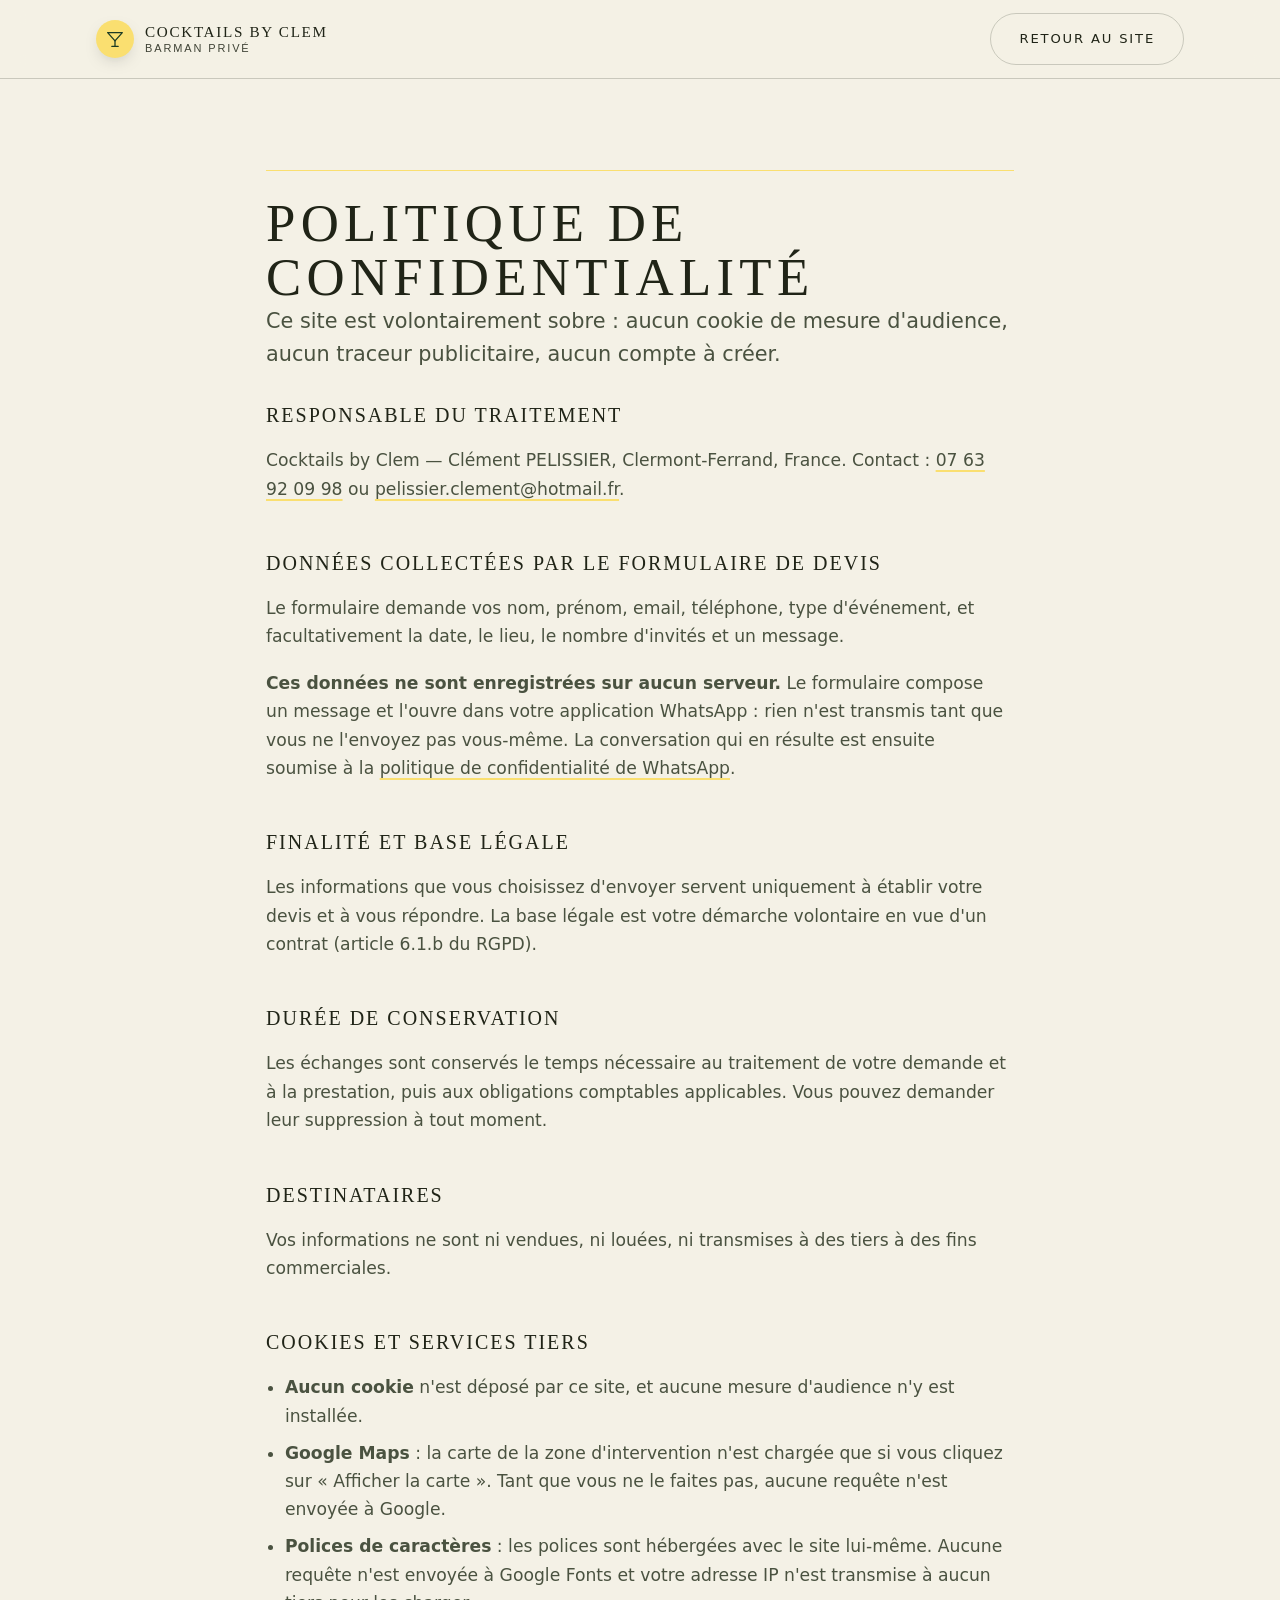
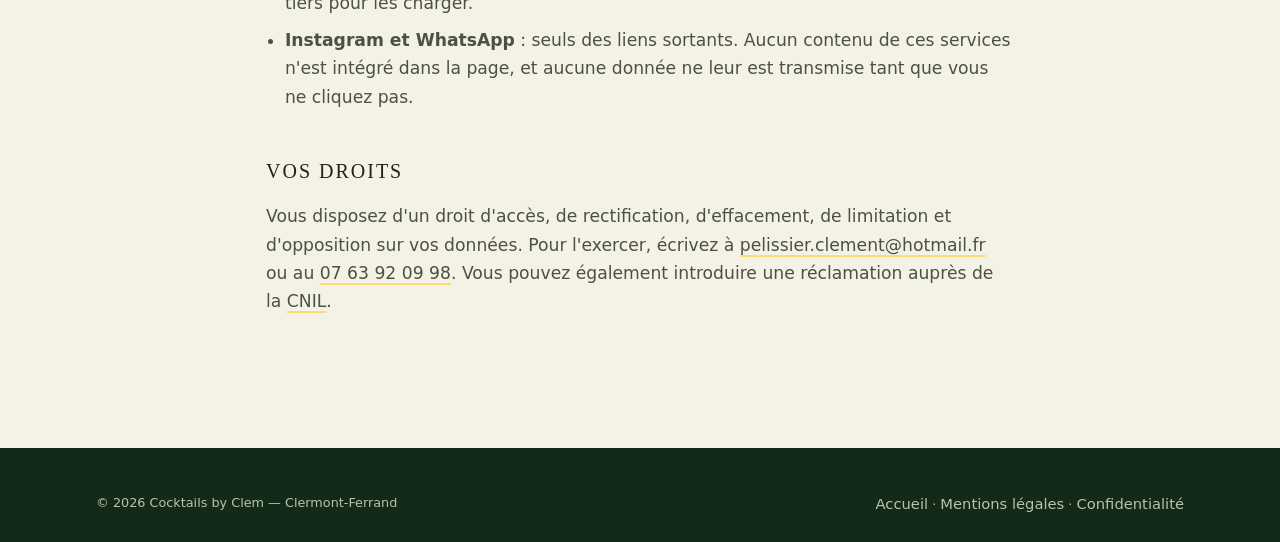
==== confidentialite.html @ 0cad7d97 "Add files via upload" ====
<!DOCTYPE html>
<html lang="fr">
<head>
<meta charset="utf-8">
<meta name="viewport" content="width=device-width,initial-scale=1,viewport-fit=cover">
<title>Politique de confidentialité | Cocktails by Clem</title>
<meta name="description" content="Comment le site Cocktails by Clem traite les données transmises via le formulaire de devis.">
<meta name="robots" content="noindex,follow">
<meta name="theme-color" content="#1B3B24">
<link rel="icon" href="favicon.svg" type="image/svg+xml">
<link rel="preload" href="assets/fonts/cormorant-garamond-300-latin.woff2" as="font" type="font/woff2" crossorigin>
<link rel="preload" href="assets/fonts/dm-sans-400-latin.woff2" as="font" type="font/woff2" crossorigin>
<link rel="stylesheet" href="assets/fonts.css">
<link rel="stylesheet" href="styles.css">
<style>
  .legal{padding-block:clamp(120px,15vw,170px) var(--sect);}
  .legal h2{font-family:'Cormorant Garamond',Georgia,serif;text-transform:uppercase;
    font-size:1.25rem;letter-spacing:.1em;font-weight:400;margin:2.2em 0 .7em;}
  .legal h2:first-of-type{margin-top:1.4em;}
  .legal p,.legal li{color:var(--ink-2);max-width:68ch;}
  .legal ul{padding-left:1.1em;display:grid;gap:.5em;margin:0 0 1em;}
  .todo{background:rgba(250,223,112,.34);border-left:1px solid var(--sun);
    padding:14px 18px;border-radius:var(--radius-sm);margin:0 0 1em;}
  .todo strong{color:var(--ink);}
</style>
</head>
<body>
<a class="skip" href="#contenu">Aller au contenu</a>
<header class="hdr is-stuck">
  <div class="hdr__bar">
    <a class="brand" href="index.html" aria-label="Cocktails by Clem, accueil">
      <span class="brand__mark"><svg class="ico" viewBox="0 0 24 24" fill="none" stroke="currentColor" stroke-width="1.5" stroke-linecap="round" stroke-linejoin="round" aria-hidden="true"><path d="M4 5h16l-8 9-8-9Z"/><path d="M12 14v6"/><path d="M8.5 20h7"/></svg></span>
      <span class="brand__txt"><b>Cocktails by Clem</b><span>Barman priv&eacute;</span></span>
    </a>
    <a class="btn btn-ghost" href="index.html">Retour au site</a>
  </div>
</header>
<main id="contenu" class="legal">
  <div class="wrap wrap-narrow">
    <hr class="rule" style="transform:scaleX(1)">
    <h1 class="d2">Politique de confidentialité</h1>
    <p class="lead">Ce site est volontairement sobre&nbsp;: aucun cookie de mesure d'audience,
      aucun traceur publicitaire, aucun compte à créer.</p>

    <h2>Responsable du traitement</h2>
    <p>Cocktails by Clem — Clément PELISSIER, Clermont-Ferrand, France.
      Contact&nbsp;: <a href="tel:+33763920998" class="num">07 63 92 09 98</a> ou
      <a href="mailto:pelissier.clement@hotmail.fr">pelissier.clement@hotmail.fr</a>.</p>

    <h2>Données collectées par le formulaire de devis</h2>
    <p>Le formulaire demande vos nom, prénom, email, téléphone, type d'événement, et
      facultativement la date, le lieu, le nombre d'invités et un message.</p>
    <p><strong>Ces données ne sont enregistrées sur aucun serveur.</strong> Le formulaire compose
      un message et l'ouvre dans votre application WhatsApp&nbsp;: rien n'est transmis tant que vous
      ne l'envoyez pas vous-même. La conversation qui en résulte est ensuite soumise à la
      <a href="https://www.whatsapp.com/legal/privacy-policy-eur" target="_blank" rel="noopener">politique
      de confidentialité de WhatsApp</a>.</p>

    <h2>Finalité et base légale</h2>
    <p>Les informations que vous choisissez d'envoyer servent uniquement à établir votre devis et à
      vous répondre. La base légale est votre démarche volontaire en vue d'un contrat
      (article 6.1.b du RGPD).</p>

    <h2>Durée de conservation</h2>
    <p>Les échanges sont conservés le temps nécessaire au traitement de votre demande et à la
      prestation, puis aux obligations comptables applicables. Vous pouvez demander leur
      suppression à tout moment.</p>

    <h2>Destinataires</h2>
    <p>Vos informations ne sont ni vendues, ni louées, ni transmises à des tiers à des fins
      commerciales.</p>

    <h2>Cookies et services tiers</h2>
    <ul>
      <li><strong>Aucun cookie</strong> n'est déposé par ce site, et aucune mesure d'audience n'y est installée.</li>
      <li><strong>Google Maps</strong>&nbsp;: la carte de la zone d'intervention n'est chargée que si vous
        cliquez sur « Afficher la carte ». Tant que vous ne le faites pas, aucune requête n'est
        envoyée à Google.</li>
      <li><strong>Polices de caractères</strong> : les polices sont hébergées avec le site lui-même.
        Aucune requête n'est envoyée à Google Fonts et votre adresse IP n'est transmise à aucun tiers
        pour les charger.</li>
      <li><strong>Instagram et WhatsApp</strong>&nbsp;: seuls des liens sortants. Aucun contenu de ces
        services n'est intégré dans la page, et aucune donnée ne leur est transmise tant que vous
        ne cliquez pas.</li>
    </ul>

    <h2>Vos droits</h2>
    <p>Vous disposez d'un droit d'accès, de rectification, d'effacement, de limitation et
      d'opposition sur vos données. Pour l'exercer, écrivez à
      <a href="mailto:pelissier.clement@hotmail.fr">pelissier.clement@hotmail.fr</a> ou au
      <a href="tel:+33763920998" class="num">07 63 92 09 98</a>. Vous pouvez également introduire une
      réclamation auprès de la <a href="https://www.cnil.fr" target="_blank" rel="noopener">CNIL</a>.</p>
  </div>
</main>
<footer class="ftr on-dark" style="padding-block:44px 26px">
  <div class="wrap">
    <div class="ftr__btm" style="margin-top:0;border-top:0;padding-top:0">
      <span>&copy; <span class="num">2026</span> Cocktails by Clem &mdash; Clermont-Ferrand</span>
      <span><a href="index.html">Accueil</a> &middot; <a href="mentions-legales.html">Mentions l&eacute;gales</a> &middot; <a href="confidentialite.html">Confidentialit&eacute;</a></span>
    </div>
  </div>
</footer>
</body>
</html>
---- styles.css ----
/* ============================================================================
   COCKTAILS BY CLEM — feuille de styles unique
   Palette et typographie relevees sur les publications @cocktailsbyclem_.
   Organisation : 1 jetons · 2 socle · 3 typographie · 4 gabarits · 5 composants
                  6 en-tete · 7 sections · 8 formulaire · 9 pied · 10 mouvement
   ========================================================================== */

/* --- 1. Jetons ----------------------------------------------------------- */
:root{
  /* Couleurs echantillonnees sur les visuels Instagram */
  --greige:#D9CFC2;      /* fond chaud, celui des posts */
  --lemon:#E2E2C0;       /* fond de la carte des cocktails */
  --sage:#B8B99C;        /* panneaux */
  --sage-pale:#DBDBCF;   /* capsules, surfaces douces */
  --cream:#F4F1E6;       /* papier */
  --sun:#FADF70;         /* marque : filets, capsule de titre — jamais du texte sur clair */
  --forest:#1B3B24;      /* fonds sombres + encre d'affichage */
  --forest-deep:#132A19;
  --ink:#202417;         /* texte courant */
  --ink-2:#4A5240;       /* texte secondaire sur fond clair  7.1:1 sur creme */
  --ink-sage:#363D2E;    /* texte secondaire sur sauge       5.5:1 */
  --ember:#B9491C;       /* action principale, unique touche rouge-orange */
  --ember-deep:#96380F;
  --on-dark:#EDE8D8;     /* texte sur forest   10.5:1 */
  --on-dark-2:#B6C3AC;   /* secondaire sur forest 6.8:1 */

  --rule:rgba(32,36,23,.20);
  --rule-dark:rgba(237,232,216,.24);

  /* Elevation : un offset et un flou doux, jamais un halo centre */
  /* Elevation neutre : une ombre teintee sur fond sombre lit comme un halo. */
  --lift:0 6px 18px -8px rgba(12,14,9,.34);
  --lift-lg:0 18px 44px -20px rgba(12,14,9,.46);

  /* Rythme */
  --gutter:22px;
  --measure:66ch;
  --sect:clamp(76px,11vw,132px);
  --radius:22px;      /* l'arrondi genereux des panneaux des posts */
  --radius-sm:12px;

  --ease:cubic-bezier(.16,1,.3,1);   /* sortie exponentielle */
  --dur:.72s;
}

/* --- 2. Socle ------------------------------------------------------------ */
*,*::before,*::after{box-sizing:border-box;}
html{
  -webkit-text-size-adjust:100%;
  scroll-behavior:smooth;
  scroll-padding-top:84px;
}
body{
  margin:0;
  background:var(--cream);
  color:var(--ink);
  font-family:'DM Sans',system-ui,-apple-system,'Segoe UI',sans-serif;
  font-size:clamp(1rem,.96rem + .2vw,1.075rem);
  line-height:1.65;
  -webkit-font-smoothing:antialiased;
  text-rendering:optimizeLegibility;
}
img{max-width:100%;height:auto;display:block;}
svg{display:block;}

/* Surfaces que le navigateur dessine : elles portent aussi l'identite. */
::selection{background:var(--sun);color:var(--forest);}
:root{
  caret-color:var(--ember);
  accent-color:var(--forest);
  scrollbar-color:var(--sage) var(--greige);
  scrollbar-width:thin;
}
::-webkit-scrollbar{width:11px;height:11px;}
::-webkit-scrollbar-track{background:var(--greige);}
::-webkit-scrollbar-thumb{background:var(--sage);border:3px solid var(--greige);border-radius:99px;}
::-webkit-scrollbar-thumb:hover{background:var(--ink-sage);}

a{color:inherit;text-decoration-color:var(--sun);text-decoration-thickness:1.5px;text-underline-offset:.22em;}
a:hover{text-decoration-color:var(--ember);}
:focus-visible{
  outline:2.5px solid var(--ember);
  outline-offset:3px;
  border-radius:3px;
}
.on-dark :focus-visible{outline-color:var(--sun);}

.skip{
  position:absolute;left:12px;top:-100px;z-index:200;
  background:var(--forest);color:var(--on-dark);
  padding:12px 20px;border-radius:999px;font-weight:500;text-decoration:none;
  transition:top .2s var(--ease);
}
.skip:focus{top:12px;}

/* --- 3. Typographie ------------------------------------------------------ */
h1,h2,h3,h4{margin:0;font-weight:400;}
p{margin:0 0 1.05em;}
p:last-child{margin-bottom:0;}

/* Cormorant en capitales largement interlettrees : la voix des posts. */
.d1,.d2,.d3{
  font-family:'Cormorant Garamond',Georgia,serif;
  font-weight:300;
  text-transform:uppercase;
  line-height:1.02;
  text-wrap:balance;
}
.d1{font-size:clamp(2.55rem,10.5vw,5.6rem);letter-spacing:.055em;}
.d2{font-size:clamp(1.85rem,5.6vw,3.3rem);letter-spacing:.10em;}
.d3{font-size:clamp(1.15rem,3vw,1.5rem);letter-spacing:.11em;}

/* Le serif italique dont ils composent les recettes. */
.recipe{
  font-family:'Cormorant Garamond',Georgia,serif;
  font-style:italic;font-weight:400;
  font-size:1.03rem;line-height:1.42;
  color:var(--ink-2);
}

.label{
  font-size:.7rem;font-weight:500;
  letter-spacing:.2em;text-transform:uppercase;
  color:var(--ink-2);
}
.on-dark .label{color:var(--on-dark-2);}

.lead{
  font-size:clamp(1.08rem,.98rem + .55vw,1.3rem);
  line-height:1.6;max-width:var(--measure);
}
.prose{max-width:var(--measure);color:var(--ink-2);}
.on-dark .prose{color:var(--on-dark-2);}

.num{font-variant-numeric:tabular-nums;font-feature-settings:"tnum";}

/* --- 4. Gabarits --------------------------------------------------------- */
.wrap{width:100%;max-width:1160px;margin-inline:auto;padding-inline:var(--gutter);}
.wrap-narrow{max-width:820px;}
.section{padding-block:var(--sect);position:relative;}

/* Un fond par section : la page alterne dense / calme, clair / sombre. */
.s-cream{background:var(--cream);}
.s-greige{background:var(--greige);}
.s-lemon{background:var(--lemon);}
.s-sage{background:var(--sage);color:var(--ink);}
.s-sage .prose{color:var(--ink-sage);}
.s-sage .label{color:var(--ink-sage);}
.s-forest{background:var(--forest);color:var(--on-dark);}
.s-forest .d1,.s-forest .d2,.s-forest .d3{color:var(--on-dark);}

/* L'en-tete de section : filet + intitule + titre. */
.head{margin-bottom:clamp(38px,5vw,60px);}
.head .label{display:block;margin-bottom:14px;}
.head .d2{margin-bottom:.35em;}
.head .prose{margin-top:1.1em;}

/* --- 5. Composants ------------------------------------------------------- */

/* Le filet qui se trace : le seul moment anime de la page. */
.rule{
  height:1px;background:var(--sun);border:0;margin:0 0 26px;
  transform:scaleX(0);transform-origin:left center;
}
.rule-ink{background:var(--rule);}
.on-dark .rule-ink{background:var(--rule-dark);}
.is-in .rule{transform:scaleX(1);transition:transform 1.05s var(--ease);}

/* Ombres de feuillage : la matiere signature du compte. */
.leaves{
  position:absolute;inset:0;overflow:hidden;pointer-events:none;
  z-index:0;
}
.leaves::before{
  content:"";position:absolute;inset:-14% -8%;
  /* Taille fixe plutot que "cover" : etire sur une grande section, le motif
     donnait des taches enormes au lieu de feuilles. */
  background:url("assets/leaves.svg") no-repeat center / 1400px auto;
  opacity:.3;
  will-change:transform;
}
.s-forest .leaves::before{opacity:.16;}
.section > .wrap{position:relative;z-index:1;}

/* Boutons */
.btn{
  display:inline-flex;align-items:center;justify-content:center;gap:.6em;
  min-height:52px;padding:14px 28px;
  font-family:inherit;font-size:.82rem;font-weight:500;
  letter-spacing:.14em;text-transform:uppercase;text-decoration:none;
  border-radius:999px;border:1px solid transparent;cursor:pointer;
  transition:background-color .3s var(--ease),color .3s var(--ease),
             border-color .3s var(--ease),transform .3s var(--ease),box-shadow .3s var(--ease);
}
.btn:hover{transform:translateY(-2px);}
.btn:active{transform:translateY(0);}
.btn-primary{background:var(--ember);color:#fff;box-shadow:var(--lift);}
.btn-primary:hover{background:var(--ember-deep);box-shadow:var(--lift-lg);}
.btn-ghost{border-color:var(--rule);color:var(--ink);}
.btn-ghost:hover{border-color:var(--ink);background:rgba(32,36,23,.05);}
.on-dark .btn-ghost{border-color:var(--rule-dark);color:var(--on-dark);}
.on-dark .btn-ghost:hover{border-color:var(--sun);background:rgba(250,223,112,.12);}
.btn-sun{background:var(--sun);color:var(--forest);box-shadow:var(--lift);}
.btn-sun:hover{background:#F6D34E;box-shadow:var(--lift-lg);}
.btn[aria-disabled="true"],.btn:disabled{
  opacity:.45;cursor:not-allowed;transform:none;box-shadow:none;
  pointer-events:none;
}
.btn-row{display:flex;flex-wrap:wrap;gap:12px;}

/* Icones : trait unique 1.5, jamais un emoji. */
.ico{width:22px;height:22px;flex:none;stroke:currentColor;fill:none;
     stroke-width:1.5;stroke-linecap:round;stroke-linejoin:round;}
.ico-lg{width:30px;height:30px;}

/* L'entree de carte : nom · points de conduite · valeur. */
.entry{
  display:flex;align-items:baseline;gap:.7rem;width:100%;
}
.entry__name{font-family:'Cormorant Garamond',Georgia,serif;
  text-transform:uppercase;letter-spacing:.09em;font-size:1.22rem;font-weight:400;}
.entry__dots{
  flex:1 1 auto;min-width:1.5rem;align-self:flex-end;
  border-bottom:1.5px dotted var(--rule);
  transform:translateY(-.34em);
}
.on-dark .entry__dots{border-bottom-color:var(--rule-dark);}
.entry__val{font-size:.95rem;font-weight:500;white-space:nowrap;}

/* Cadre photo : filet fin, pas d'ombre sur le contenu. */
.frame{
  position:relative;overflow:hidden;border-radius:var(--radius);
  background:var(--sage-pale);
}
.frame img{width:100%;height:100%;object-fit:cover;}
/* Une illustration se contient, elle ne se recadre pas : le verre serait coupe. */
.frame--art{background:var(--lemon);}
.frame--art img{object-fit:contain;padding:6%;}
.frame--tall{aspect-ratio:3/4;}
.frame--square{aspect-ratio:1;}
.frame--wide{aspect-ratio:4/3;}

/* Emplacement en attente d'une photo du client — jamais une image inventee. */
.slot{
  display:grid;place-content:center;gap:10px;text-align:center;
  padding:26px 18px;background:var(--sage-pale);
  border:1px dashed rgba(32,36,23,.28);border-radius:var(--radius);
  color:var(--ink-2);
}
.slot .ico{width:28px;height:28px;margin-inline:auto;opacity:.6;}

/* Emplacement photo compose : un fond de marque et un dessin au trait,
   pour que la page reste finie tant que la photo n'est pas fournie. */
.plate{
  position:relative;display:grid;align-content:end;gap:8px;
  padding:26px 22px;background:var(--sage);border-radius:var(--radius);
  overflow:hidden;text-align:left;color:var(--ink-sage);
}
.plate__art{
  position:absolute;top:50%;left:50%;translate:-50% -58%;
  width:58%;max-width:230px;color:var(--forest);opacity:.22;
  stroke:currentColor;fill:none;stroke-width:1;stroke-linecap:round;stroke-linejoin:round;
}
.plate p{margin:0;position:relative;}
.plate .label{color:var(--ink-sage);}   /* --ink-2 ne donnait que 4,07:1 sur la sauge */
.plate code{
  font-family:ui-monospace,SFMono-Regular,Menlo,monospace;font-size:.72rem;
  color:var(--ink);background:rgba(32,36,23,.09);padding:3px 7px;border-radius:5px;
}
.slot code{
  font-family:ui-monospace,SFMono-Regular,Menlo,monospace;
  font-size:.72rem;letter-spacing:.02em;
  background:rgba(32,36,23,.07);padding:3px 7px;border-radius:5px;
}

/* --- 6. En-tete ---------------------------------------------------------- */
.hdr{
  position:fixed;inset:0 0 auto;z-index:100;
  padding-top:env(safe-area-inset-top,0);
  background:rgba(244,241,230,0);
  border-bottom:1px solid transparent;
  transition:background-color .4s var(--ease),border-color .4s var(--ease),
             backdrop-filter .4s var(--ease);
}
.hdr.is-stuck{
  background:rgba(244,241,230,.93);
  -webkit-backdrop-filter:saturate(1.3) blur(12px);
  backdrop-filter:saturate(1.3) blur(12px);
  border-bottom-color:var(--rule);
}
.hdr__bar{
  max-width:1160px;margin-inline:auto;padding:13px var(--gutter);
  display:flex;align-items:center;justify-content:space-between;gap:18px;
}
.brand{display:flex;align-items:center;gap:11px;text-decoration:none;color:var(--on-dark);
  transition:color .4s var(--ease);}
.hdr.is-stuck .brand{color:var(--ink);}
.brand__mark{width:38px;height:38px;flex:none;border-radius:50%;background:var(--sun);
  display:grid;place-content:center;color:var(--forest);box-shadow:var(--lift);}
.brand__mark .ico{width:22px;height:22px;stroke-width:1.4;}
.brand__txt{font-family:'Cormorant Garamond',Georgia,serif;text-transform:uppercase;
  font-size:.95rem;letter-spacing:.11em;line-height:1.1;font-weight:400;white-space:nowrap;}
.brand__txt b{display:block;font-weight:400;}
.brand__txt span{display:block;font-family:'DM Sans',sans-serif;font-size:11px;
  letter-spacing:.17em;opacity:.85;margin-top:2px;}

.nav{display:none;}
.nav a{
  text-decoration:none;font-size:.73rem;font-weight:500;white-space:nowrap;
  letter-spacing:.15em;text-transform:uppercase;
  padding:8px 0;position:relative;color:var(--on-dark);
  transition:color .4s var(--ease);
}
.hdr.is-stuck .nav a{color:var(--ink);}
.nav a::after{
  content:"";position:absolute;left:0;right:0;bottom:2px;height:1.5px;
  background:var(--ember);transform:scaleX(0);transform-origin:left;
  transition:transform .4s var(--ease);
}
.nav a:hover::after,.nav a[aria-current="true"]::after{transform:scaleX(1);}

.hdr__cta{display:none;white-space:nowrap;}
.burger{
  width:48px;height:48px;display:grid;place-content:center;gap:5px;
  background:none;border:1px solid var(--rule-dark);border-radius:999px;
  cursor:pointer;color:var(--on-dark);
  transition:color .4s var(--ease),border-color .4s var(--ease);
}
.hdr.is-stuck .burger{border-color:var(--rule);color:var(--ink);}
.burger span{display:block;width:19px;height:1.5px;background:currentColor;
  transition:transform .4s var(--ease),opacity .25s;}
.burger[aria-expanded="true"] span:nth-child(1){transform:translateY(6.5px) rotate(45deg);}
.burger[aria-expanded="true"] span:nth-child(2){opacity:0;}
.burger[aria-expanded="true"] span:nth-child(3){transform:translateY(-6.5px) rotate(-45deg);}

/* Panneau mobile */
.menu{
  position:fixed;inset:0;z-index:99;background:var(--forest);color:var(--on-dark);
  padding:96px var(--gutter) 40px;
  display:flex;flex-direction:column;gap:6px;
  transform:translateY(-100%);visibility:hidden;
  transition:transform .55s var(--ease),visibility .55s;
  overflow-y:auto;
}
.menu.is-open{transform:translateY(0);visibility:visible;}
.menu a{
  font-family:'Cormorant Garamond',Georgia,serif;text-transform:uppercase;
  font-size:1.6rem;letter-spacing:.11em;text-decoration:none;
  padding:13px 0;border-bottom:1px solid var(--rule-dark);
}
.menu .btn{margin-top:26px;align-self:flex-start;}
.menu__foot{margin-top:auto;padding-top:28px;display:flex;flex-wrap:wrap;gap:14px;}

/* --- 7. Sections --------------------------------------------------------- */

/* 7.1 Hero */
.hero{
  position:relative;min-height:100svh;display:flex;align-items:flex-end;
  padding-block:130px clamp(44px,8vh,80px);
  background:var(--forest);color:var(--on-dark);overflow:hidden;
}
.hero__bg{position:absolute;inset:0;z-index:0;}
.hero__bg img{width:100%;height:100%;object-fit:cover;object-position:52% 42%;}
.hero__veil{
  position:absolute;inset:0;z-index:1;
  background:
    linear-gradient(to top,rgba(19,42,25,.94) 0%,rgba(19,42,25,.72) 42%,rgba(27,59,36,.42) 100%),
    radial-gradient(120% 90% at 78% 22%,rgba(250,223,112,.18),transparent 62%);
}
.hero .wrap{position:relative;z-index:2;}
.hero__mark{
  position:absolute;z-index:2;top:clamp(92px,13vh,150px);right:var(--gutter);
  width:clamp(74px,15vw,128px);color:var(--sun);opacity:.92;
}
.hero__title{margin-bottom:.22em;}
.hero__title .d1{display:block;color:var(--on-dark);}
.hero__role{
  display:block;font-size:clamp(.72rem,2.4vw,.86rem);font-weight:500;
  letter-spacing:.26em;text-transform:uppercase;color:var(--sun);
  margin-bottom:22px;
}
.hero .lead{color:var(--on-dark);margin-bottom:30px;max-width:30ch;}
.hero .rule{margin-bottom:24px;max-width:340px;}
.hero__meta{
  margin-top:34px;padding-top:20px;border-top:1px solid var(--rule-dark);
  display:flex;flex-wrap:wrap;gap:10px 26px;
}
.hero__meta span{display:inline-flex;align-items:center;gap:8px;
  font-size:.74rem;letter-spacing:.13em;text-transform:uppercase;color:var(--on-dark-2);}
.hero__meta .ico{width:17px;height:17px;color:var(--sun);}

/* 7.2 Experience — quadrants regles, pas des cartes empilees */
.exp{display:grid;gap:0;margin-top:14px;}
.exp__item{
  display:grid;grid-template-columns:auto 1fr;gap:16px 18px;
  padding:26px 0;border-top:1px solid var(--rule);
}
.exp__item:last-child{border-bottom:1px solid var(--rule);}
.exp__item .ico-lg{color:var(--ember);grid-row:span 2;margin-top:3px;}
.exp__item h3{font-family:'Cormorant Garamond',Georgia,serif;text-transform:uppercase;
  font-size:1.2rem;letter-spacing:.1em;font-weight:400;}
.exp__item p{margin:0;color:var(--ink-2);font-size:.96rem;}
.exp__media{margin-top:36px;}
@media (min-width:860px){
  .exp__media{display:flex;}
  .exp__media .frame{flex:1;aspect-ratio:auto;min-height:520px;}
}

/* 7.3 Services — index de carte, la photo suit l'entree survolee */
.srv{display:grid;gap:0;}
.srv__item{border-top:1px solid var(--rule);}
.srv__item:last-child{border-bottom:1px solid var(--rule);}
.srv__btn{
  width:100%;display:grid;grid-template-columns:1fr auto;gap:8px 18px;
  align-items:center;padding:24px 0;background:none;border:0;cursor:pointer;
  font:inherit;color:inherit;text-align:left;
  transition:color .3s var(--ease);
}
/* Le decalage passe par `translate` : animer `padding` relance la mise en page. */
.srv__btn > *{transition:translate .4s var(--ease);}
.srv__btn:hover,.srv__btn[aria-expanded="true"]{color:var(--ember);}
.srv__btn:hover h3,.srv__btn[aria-expanded="true"] h3{translate:10px 0;}
.srv__btn h3{font-family:'Cormorant Garamond',Georgia,serif;text-transform:uppercase;
  font-size:clamp(1.28rem,4vw,1.7rem);letter-spacing:.08em;font-weight:400;}
.srv__sign{width:20px;height:20px;color:var(--ember);transition:transform .45s var(--ease);}
.srv__btn[aria-expanded="true"] .srv__sign{transform:rotate(135deg);}
.srv__panel{
  display:grid;grid-template-rows:0fr;
  transition:grid-template-rows .5s var(--ease);
}
.srv__panel[data-open="true"]{grid-template-rows:1fr;}
.srv__inner{overflow:hidden;}
.srv__body{padding-bottom:28px;display:grid;gap:20px;}
.srv__body p{margin:0;color:var(--ink-2);max-width:56ch;}
/* Lieu d'une prestation, quand elle ne se déroule pas chez le client. */
.srv__lieu{
  display:flex;align-items:center;gap:8px;
  font-size:.82rem;font-weight:500;letter-spacing:.04em;color:var(--ink);
}
.srv__lieu .ico{width:17px;height:17px;flex:none;color:var(--ember);}

/* Tarif d'une prestation : capsule jaune, comme les prix de la carte. */
.srv__prix span{
  display:inline-block;background:var(--sun);color:var(--forest);
  padding:4px 14px;border-radius:999px;
  font-size:.82rem;font-weight:500;letter-spacing:.08em;
}

/* 7.4 Carte des cocktails */
.carte__grid{display:grid;gap:34px 26px;grid-template-columns:repeat(2,1fr);}
.ckt{text-align:center;}
.ckt__img{
  border-radius:var(--radius);overflow:hidden;background:var(--lemon);
  margin-bottom:14px;
}
.ckt__img img{width:100%;aspect-ratio:1;object-fit:contain;
  transition:transform .6s var(--ease);}
.ckt:hover .ckt__img img{transform:scale(1.07) rotate(-1.2deg);}
.ckt h3{font-family:'Cormorant Garamond',Georgia,serif;text-transform:uppercase;
  font-size:1.05rem;letter-spacing:.11em;font-weight:400;margin-bottom:.35em;}
.ckt .recipe{display:block;}
/* Le pays est une provenance, pas un tarif : ni pastille, ni jaune —
   le jaune reste reserve aux filets et au prix de la capsule. */
.ckt__origin{
  display:block;margin-top:10px;
  font-size:11px;font-weight:500;letter-spacing:.19em;text-transform:uppercase;
  color:var(--ink-2);
}
.ckt__origin::before{content:"";display:inline-block;width:14px;height:1px;
  background:var(--rule);vertical-align:.35em;margin-right:.6em;}
/* Cocktail sans illustration : un filet et un verre dessine, pas une boite vide. */
.ckt--todo .ckt__img{display:grid;place-content:center;aspect-ratio:1;background:none;}
.ckt--todo .ckt__img .ico{width:58px;height:58px;color:var(--ink-2);opacity:.4;stroke-width:1;}
.ckt--todo h3{color:var(--ink-2);}

.carte__group{margin-top:8px;}
.carte__group + .carte__group{margin-top:clamp(52px,7vw,80px);}
.carte__cap{
  display:flex;align-items:baseline;justify-content:space-between;gap:16px;
  background:var(--cream);border-radius:999px;padding:11px 24px;margin-bottom:34px;
}
.carte__cap h3{font-family:'Cormorant Garamond',Georgia,serif;text-transform:uppercase;
  font-size:clamp(.95rem,3vw,1.2rem);letter-spacing:.1em;font-weight:400;}
.carte__cap span{font-size:.74rem;font-weight:500;letter-spacing:.14em;
  text-transform:uppercase;color:var(--ink-2);}
.carte__note{
  margin-top:clamp(40px,6vw,60px);padding-top:22px;border-top:1px solid var(--rule);
  display:flex;flex-wrap:wrap;gap:14px 30px;align-items:center;justify-content:space-between;
}

/* 7.5 Clem */
.clem{display:grid;gap:34px;}
.clem__panel{
  background:var(--sage);border-radius:var(--radius);
  padding:clamp(28px,5vw,46px);
}
.clem__panel .prose{color:var(--ink-sage);}
.clem__quote{
  font-family:'Cormorant Garamond',Georgia,serif;font-style:italic;
  font-size:clamp(1.3rem,3.6vw,1.75rem);line-height:1.34;color:var(--ink);
  margin:0 0 1em;text-wrap:balance;
}

/* 7.6 Evenements */
.evt{display:grid;gap:12px;grid-template-columns:repeat(2,1fr);}
.evt__item{
  position:relative;display:flex;align-items:flex-end;
  min-height:150px;padding:18px;border-radius:var(--radius-sm);
  border:1px solid var(--rule-dark);overflow:hidden;
  text-decoration:none;color:var(--on-dark);
  transition:border-color .4s var(--ease),background-color .4s var(--ease);
}
.evt__item:hover{border-color:var(--sun);background:rgba(250,223,112,.09);}
.evt__item span{font-family:'Cormorant Garamond',Georgia,serif;text-transform:uppercase;
  font-size:1.02rem;letter-spacing:.1em;line-height:1.2;position:relative;z-index:1;}
.evt__item .ico{position:absolute;top:18px;left:18px;width:40px;height:40px;
  color:var(--sun);opacity:.9;stroke-width:1.1;
  transition:transform .5s var(--ease);}
.evt__item:hover .ico{transform:translateY(-3px);}
.evt__item--wide{grid-column:span 2;}

/* 7.7 Galerie */
.gal{
  display:grid;grid-auto-flow:column;grid-auto-columns:76%;gap:18px;
  overflow-x:auto;scroll-snap-type:x mandatory;
  padding-bottom:14px;margin-inline:calc(var(--gutter) * -1);
  padding-inline:var(--gutter);
  -webkit-overflow-scrolling:touch;
}
.gal > *{scroll-snap-align:center;}
.gal .frame,.gal .slot{height:100%;}
/* Chaque vignette porte son nom, comme un cartel. L'image occupe le reste
   de la case, si bien que la hauteur de rangee ne change pas. */
.gal .frame{display:flex;flex-direction:column;}
.gal .frame img{flex:1 1 auto;min-height:0;}
.gal__cap{
  flex:none;background:var(--cream);color:var(--ink);
  padding:9px 14px;text-align:center;
  font-size:11px;font-weight:500;letter-spacing:.17em;text-transform:uppercase;
  white-space:nowrap;overflow:hidden;text-overflow:ellipsis;
}

/* 7.8 Instagram */
.ig__feed{display:grid;grid-template-columns:repeat(3,1fr);gap:9px;margin-top:34px;}
.ig__feed a{display:block;border-radius:var(--radius-sm);overflow:hidden;
  aspect-ratio:4/5;background:var(--sage-pale);
  transition:transform .45s var(--ease);}
.ig__feed a:hover{transform:translateY(-4px);}
.ig__feed img{width:100%;height:100%;object-fit:cover;}
.ig .d2{font-size:clamp(1.6rem,4.4vw,2.35rem);}
.ig__handle{
  display:inline-flex;align-items:center;gap:11px;
  background:var(--sage);border-radius:999px;padding:10px 22px;margin-bottom:24px;
  font-size:.9rem;letter-spacing:.2em;color:var(--ink);
}

/* 7.9 Avis */
.avis__empty{
  border:1px dashed var(--rule);border-radius:var(--radius);
  padding:clamp(28px,5vw,46px);text-align:center;
}
.avis__stars{display:flex;gap:5px;justify-content:center;margin-bottom:16px;color:var(--sun);}
.avis__stars .ico{width:22px;height:22px;fill:var(--sun);stroke:var(--ink-2);stroke-width:1;}

/* 7.10 Tarifs */
.tarif{text-align:center;max-width:640px;margin-inline:auto;}
.tarif .d2{margin-bottom:.4em;}
.tarif .lead{margin-inline:auto;margin-bottom:30px;}
.tarif .btn-row{justify-content:center;}
.tarif__pts{
  margin:36px 0 0;padding:26px 0 0;border-top:1px solid rgba(32,36,23,.22);
  display:grid;gap:14px;text-align:left;list-style:none;
}
.tarif__pts li{display:flex;gap:11px;align-items:flex-start;color:var(--ink-sage);font-size:.96rem;}
.tarif__pts .ico{width:19px;height:19px;flex:none;margin-top:4px;color:var(--forest);}

/* 7.11 Contact */
.ct{display:grid;gap:34px;}
.ct__rows{display:grid;gap:0;margin-bottom:28px;}
.ct__row{
  display:flex;align-items:baseline;gap:.7rem;
  padding:16px 0;border-bottom:1px solid var(--rule-dark);
}
.ct__row:first-child{border-top:1px solid var(--rule-dark);}
.ct__row dt{font-size:.72rem;font-weight:500;letter-spacing:.17em;
  text-transform:uppercase;color:var(--on-dark-2);margin:0;}
.ct__row dd{margin:0;font-size:1.02rem;white-space:nowrap;}
.ct__row .entry__dots{border-bottom-color:var(--rule-dark);}
.ct__todo{color:var(--sun);font-size:.82rem;letter-spacing:.1em;}

/* 7.12 Zone / carte */
.map{
  position:relative;border-radius:var(--radius);overflow:hidden;
  aspect-ratio:4/3;background:var(--sage);
}
@media (min-width:860px){ .map{aspect-ratio:1;} }
.map iframe{width:100%;height:100%;border:0;display:block;}
.map__load{
  position:absolute;inset:0;display:grid;place-content:center;gap:16px;
  text-align:center;padding:26px;background:var(--sage);
  border:0;cursor:pointer;font:inherit;color:var(--ink);
}
.map__load .ico{width:38px;height:38px;margin-inline:auto;color:var(--forest);}
.map__load small{display:block;max-width:34ch;color:var(--ink-sage);font-size:.82rem;line-height:1.5;}

/* --- 8. Formulaire ------------------------------------------------------- */
.form{display:grid;gap:18px;}
.fld{display:grid;gap:7px;}
.fld label{font-size:.73rem;font-weight:500;letter-spacing:.14em;
  text-transform:uppercase;color:var(--ink-2);}
.fld label .req{color:var(--ember);}
.fld input,.fld select,.fld textarea{
  font:inherit;font-size:1rem;color:var(--ink);
  background:#FFFDF6;
  border:1px solid var(--rule);border-radius:var(--radius-sm);
  padding:14px 15px;min-height:52px;width:100%;
  transition:border-color .3s var(--ease),background-color .3s var(--ease);
  -webkit-appearance:none;appearance:none;
}
.fld textarea{min-height:128px;resize:vertical;line-height:1.55;}
.fld select{
  background-image:url("data:image/svg+xml,%3Csvg xmlns='http://www.w3.org/2000/svg' viewBox='0 0 24 24' fill='none' stroke='%234A5240' stroke-width='1.5' stroke-linecap='round'%3E%3Cpath d='M6 9l6 6 6-6'/%3E%3C/svg%3E");
  background-repeat:no-repeat;background-position:right 14px center;background-size:19px;
  padding-right:44px;
}
.fld input::placeholder,.fld textarea::placeholder{color:#6B7263;}
.fld input:focus,.fld select:focus,.fld textarea:focus{
  border-color:var(--forest);background:#fff;
}
.fld input[aria-invalid="true"],.fld select[aria-invalid="true"],.fld textarea[aria-invalid="true"]{
  border-color:var(--ember);background:rgba(185,73,28,.05);
}
.fld .err{
  font-size:.82rem;color:var(--ember-deep);font-weight:500;
  display:flex;align-items:center;gap:6px;min-height:0;
}
.fld .err .ico{width:15px;height:15px;stroke-width:1.8;}
.fld .err:empty{display:none;}
.form__row{display:grid;gap:18px;}
.form__foot{
  display:grid;gap:16px;margin-top:6px;
  padding-top:22px;border-top:1px solid var(--rule);
}
.form__note{font-size:.84rem;color:var(--ink-2);}
.form__status{
  border-radius:var(--radius-sm);padding:15px 17px;font-size:.94rem;
  display:none;gap:10px;align-items:flex-start;
}
.form__status .ico{flex:none;margin-top:2px;}
.form__status[data-state="ok"]{display:flex;background:rgba(27,59,36,.09);color:var(--forest);}
.form__status a{font-weight:500;text-decoration-color:var(--forest);white-space:nowrap;}
.form__status[data-state="err"]{display:flex;background:rgba(185,73,28,.09);color:var(--ember-deep);}
.btn[data-loading="true"]{pointer-events:none;opacity:.7;}
.btn[data-loading="true"] .btn__spin{display:block;}
.btn__spin{display:none;width:17px;height:17px;border:2px solid rgba(255,255,255,.4);
  border-top-color:#fff;border-radius:50%;animation:spin .7s linear infinite;}
@keyframes spin{to{transform:rotate(360deg);}}

/* --- 9. Pied ------------------------------------------------------------- */
.ftr{background:var(--forest-deep);color:var(--on-dark);padding-block:clamp(52px,7vw,76px) 30px;}
.ftr__top{display:grid;gap:34px;}
.ftr__brand .d3{color:var(--on-dark);margin-bottom:.5em;}
.ftr__cols{display:grid;gap:28px;grid-template-columns:repeat(2,1fr);}
.ftr .ftr__h{font-size:.7rem;font-weight:500;letter-spacing:.2em;text-transform:uppercase;
  color:var(--sun);margin-bottom:14px;}
.ftr ul{list-style:none;margin:0;padding:0;display:grid;gap:9px;}
.ftr a{text-decoration:none;font-size:.92rem;color:var(--on-dark-2);
  transition:color .3s var(--ease);}
.ftr a:hover{color:var(--sun);}
/* Les boutons gardent leur propre couleur : `.ftr a` est plus specifique
   que `.btn-sun` et rendait le libelle illisible sur le jaune. */
.ftr a.btn{font-size:.82rem;}
.ftr a.btn-sun{color:var(--forest);}
.ftr a.btn-sun:hover{color:var(--forest);}
.ftr a.btn-ghost{color:var(--on-dark);}
/* La barre d'action flottante ne doit jamais recouvrir la fin du pied. */
@media (max-width:859px){
  .ftr{padding-bottom:calc(30px + 72px + env(safe-area-inset-bottom,0px));}
}
.ftr__btm{
  margin-top:clamp(40px,6vw,60px);padding-top:22px;border-top:1px solid var(--rule-dark);
  display:flex;flex-wrap:wrap;gap:12px 24px;justify-content:space-between;
  font-size:.8rem;color:var(--on-dark-2);
}

/* Barre d'action mobile : le devis reste toujours a portee de pouce. */
.dock{
  position:fixed;left:0;right:0;bottom:0;z-index:95;
  display:flex;gap:9px;padding:10px var(--gutter);
  padding-bottom:calc(10px + env(safe-area-inset-bottom,0px));
  background:rgba(244,241,230,.95);
  -webkit-backdrop-filter:blur(12px);backdrop-filter:blur(12px);
  border-top:1px solid var(--rule);
  transform:translateY(120%);transition:transform .5s var(--ease);
}
.dock.is-on{transform:translateY(0);}
.dock .btn{flex:1;min-height:48px;padding-inline:14px;font-size:.73rem;letter-spacing:.1em;}
.dock .btn .ico{width:18px;height:18px;}

/* --- 10. Mouvement ------------------------------------------------------- */
/* Etat par defaut : visible. Le JS n'ajoute .reveal qu'une fois pret. */
.js .reveal{opacity:0;transform:translateY(26px);filter:blur(5px);}
.js .reveal.is-in{
  opacity:1;transform:none;filter:blur(0);
  transition:opacity .85s var(--ease),transform .85s var(--ease),filter .85s var(--ease);
}
.js .reveal-stagger > *{opacity:0;transform:translateY(20px);}
.js .reveal-stagger.is-in > *{
  opacity:1;transform:none;
  transition:opacity .7s var(--ease),transform .7s var(--ease);
  transition-delay:calc(var(--i,0) * 65ms);
}

/* --- 11. Points de rupture ---------------------------------------------- */
@media (min-width:560px){
  .form__row{grid-template-columns:1fr 1fr;}
  .carte__grid{grid-template-columns:repeat(3,1fr);}
  .evt{grid-template-columns:repeat(3,1fr);}
  .gal{grid-auto-columns:46%;}
}
@media (min-width:860px){
  :root{--gutter:36px;}
  .nav{display:flex;gap:clamp(14px,1.6vw,26px);align-items:center;}
  .hdr__cta{display:inline-flex;}
  .burger,.menu,.dock{display:none;}
  .hero__title{margin-bottom:.3em;}
  .hero .lead{max-width:34ch;}
  .exp{grid-template-columns:1fr 1fr;column-gap:46px;}
  .exp__item:nth-child(2){border-top:1px solid var(--rule);}
  .exp__item:nth-last-child(2){border-bottom:1px solid var(--rule);}
  .exp-wrap{display:grid;grid-template-columns:1.05fr .95fr;gap:54px;align-items:stretch;}
  .exp__media{margin-top:0;}
  .srv__body{grid-template-columns:1.1fr .9fr;align-items:start;gap:30px;}
  .carte__grid{grid-template-columns:repeat(3,1fr);gap:40px 34px;}
  .clem{grid-template-columns:.85fr 1.15fr;gap:48px;align-items:center;}
  .evt{grid-template-columns:repeat(4,1fr);}
  .evt__item{min-height:158px;}
  .evt__item--wide{grid-column:span 2;}
  .gal{
    grid-auto-flow:row;grid-template-columns:repeat(3,1fr);grid-auto-rows:250px;
    gap:24px;
    overflow:visible;margin-inline:0;padding-inline:0;
  }
  .gal > *{grid-column:span 1;grid-row:span 1;}
  .gal > *:nth-child(1){grid-column:span 2;grid-row:span 2;}   /* photo en grand */
  .gal > *:nth-child(2){grid-row:span 2;}                      /* photo en hauteur */
  /* Le feed passe pleine largeur : en colonne, les vignettes tombaient a
     158 px et les publications devenaient illisibles. */
  .ig__feed{grid-template-columns:repeat(3,1fr);gap:18px;margin-top:44px;}
  .ig__txt{max-width:64ch;}
  .ct{grid-template-columns:1fr 1fr;gap:54px;align-items:start;}
  .form__grid{display:grid;grid-template-columns:1fr 1fr;gap:18px;}
  .form__grid > .full{grid-column:span 2;}
  .ftr__top{grid-template-columns:1.2fr 2fr;gap:54px;}
  .ftr__cols{grid-template-columns:repeat(3,1fr);}
  .tarif__pts{grid-template-columns:repeat(2,1fr);gap:20px 28px;}
}
@media (min-width:1100px){
  .carte__grid{gap:46px 36px;}
}

/* --- 12. Preferences et impression -------------------------------------- */
@media (prefers-reduced-motion:reduce){
  html{scroll-behavior:auto;}
  *,*::before,*::after{
    animation-duration:.001ms !important;animation-iteration-count:1 !important;
    transition-duration:.001ms !important;scroll-behavior:auto !important;
  }
  .js .reveal,.js .reveal-stagger > *{opacity:1;transform:none;filter:none;}
  .rule{transform:scaleX(1);}
  .leaves::before{transform:none !important;}
}
@media print{
  .hdr,.menu,.dock,.leaves,.hero__bg,.hero__veil{display:none !important;}
  body{background:#fff;color:#000;}
  .section{padding-block:22px;break-inside:avoid;}
}
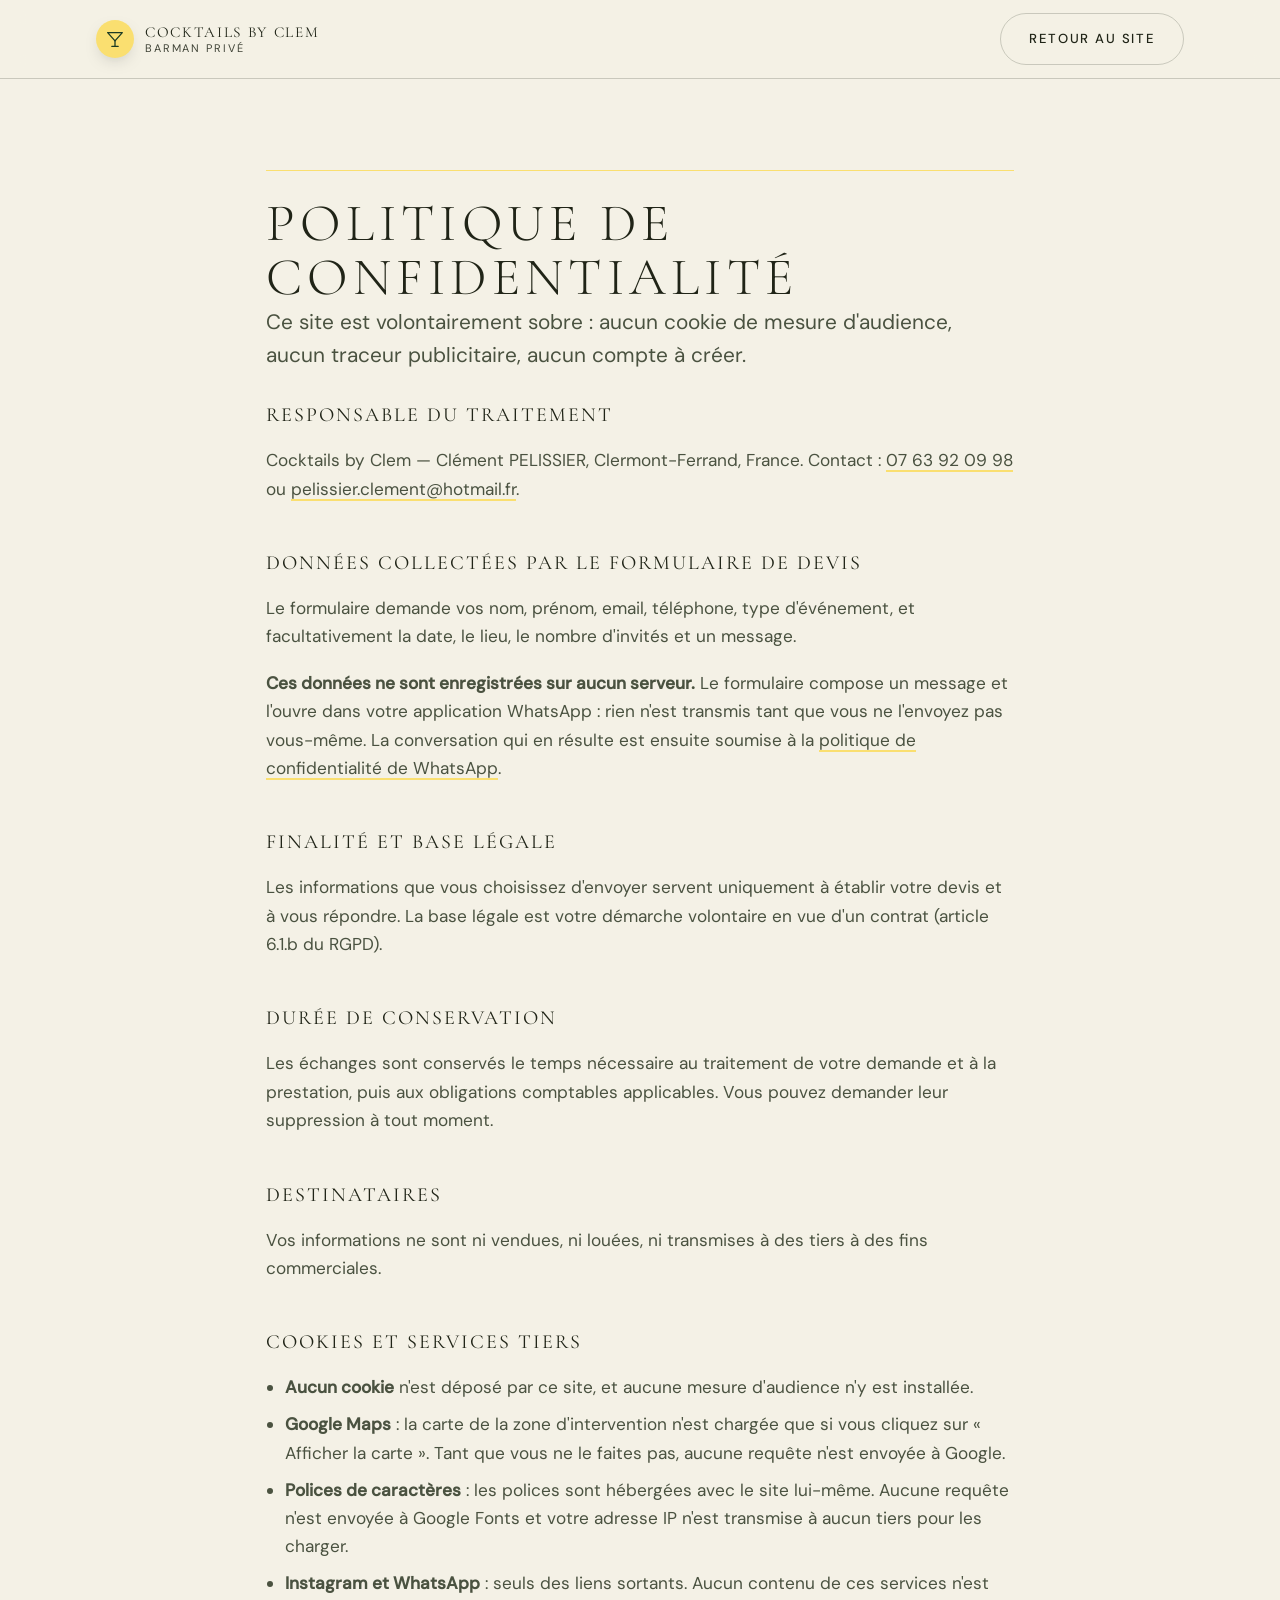
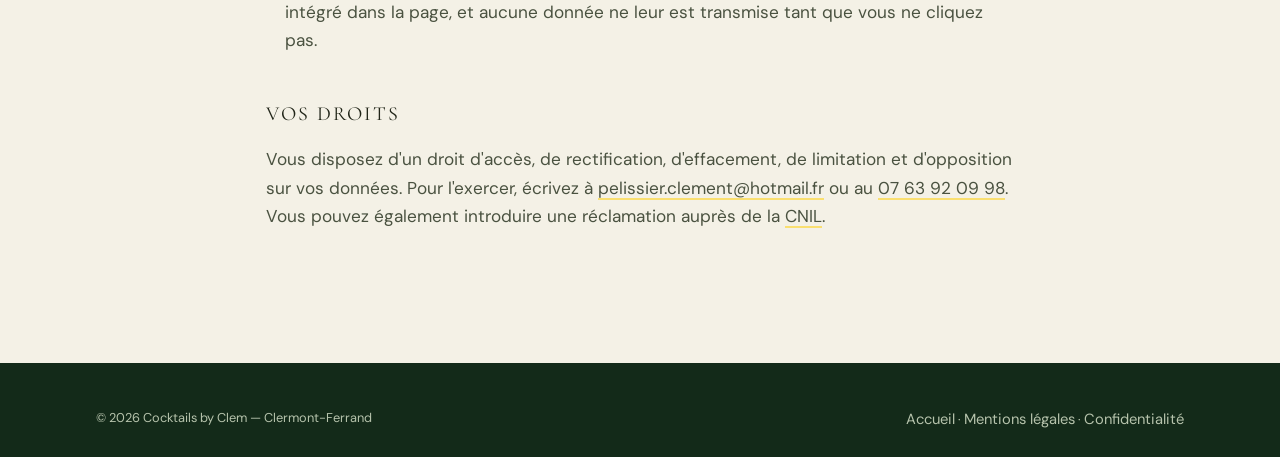
==== commit 29fdc420: "Add files via upload" ====
--- a/confidentialite.html
+++ b/confidentialite.html
@@ -8,9 +8,9 @@
 <meta name="robots" content="noindex,follow">
 <meta name="theme-color" content="#1B3B24">
 <link rel="icon" href="favicon.svg" type="image/svg+xml">
-<link rel="preload" href="assets/fonts/cormorant-garamond-300-latin.woff2" as="font" type="font/woff2" crossorigin>
-<link rel="preload" href="assets/fonts/dm-sans-400-latin.woff2" as="font" type="font/woff2" crossorigin>
-<link rel="stylesheet" href="assets/fonts.css">
+<link rel="preload" href="cocktailsbyclem-site/assets/fonts/cormorant-garamond-300-latin.woff2" as="font" type="font/woff2" crossorigin>
+<link rel="preload" href="cocktailsbyclem-site/assets/fonts/dm-sans-400-latin.woff2" as="font" type="font/woff2" crossorigin>
+<link rel="stylesheet" href="cocktailsbyclem-site/assets/fonts.css">
 <link rel="stylesheet" href="styles.css">
 <style>
   .legal{padding-block:clamp(120px,15vw,170px) var(--sect);}
--- a/cocktailsbyclem-site/assets/fonts.css
+++ b/cocktailsbyclem-site/assets/fonts.css
@@ -0,0 +1,53 @@
+/* Polices hebergees avec le site : pas de requete vers Google, pas d'adresse IP
+   transmise a un tiers, et un rendu qui ne depend pas d'un domaine externe.
+   Sous-ensembles latin + latin-ext uniquement. */
+@font-face{
+  font-family:'Cormorant Garamond';font-style:italic;font-weight:400;font-display:swap;
+  src:url('fonts/cormorant-garamond-400i-latinext.woff2') format('woff2');
+  unicode-range:U+0100-02BA, U+02BD-02C5, U+02C7-02CC, U+02CE-02D7, U+02DD-02FF, U+0304, U+0308, U+0329, U+1D00-1DBF, U+1E00-1E9F, U+1EF2-1EFF, U+2020, U+20A0-20AB, U+20AD-20C0, U+2113, U+2C60-2C7F, U+A720-A7FF;
+}
+@font-face{
+  font-family:'Cormorant Garamond';font-style:italic;font-weight:400;font-display:swap;
+  src:url('fonts/cormorant-garamond-400i-latin.woff2') format('woff2');
+  unicode-range:U+0000-00FF, U+0131, U+0152-0153, U+02BB-02BC, U+02C6, U+02DA, U+02DC, U+0304, U+0308, U+0329, U+2000-206F, U+20AC, U+2122, U+2191, U+2193, U+2212, U+2215, U+FEFF, U+FFFD;
+}
+@font-face{
+  font-family:'Cormorant Garamond';font-style:normal;font-weight:300;font-display:swap;
+  src:url('fonts/cormorant-garamond-300-latinext.woff2') format('woff2');
+  unicode-range:U+0100-02BA, U+02BD-02C5, U+02C7-02CC, U+02CE-02D7, U+02DD-02FF, U+0304, U+0308, U+0329, U+1D00-1DBF, U+1E00-1E9F, U+1EF2-1EFF, U+2020, U+20A0-20AB, U+20AD-20C0, U+2113, U+2C60-2C7F, U+A720-A7FF;
+}
+@font-face{
+  font-family:'Cormorant Garamond';font-style:normal;font-weight:300;font-display:swap;
+  src:url('fonts/cormorant-garamond-300-latin.woff2') format('woff2');
+  unicode-range:U+0000-00FF, U+0131, U+0152-0153, U+02BB-02BC, U+02C6, U+02DA, U+02DC, U+0304, U+0308, U+0329, U+2000-206F, U+20AC, U+2122, U+2191, U+2193, U+2212, U+2215, U+FEFF, U+FFFD;
+}
+@font-face{
+  font-family:'Cormorant Garamond';font-style:normal;font-weight:400;font-display:swap;
+  src:url('fonts/cormorant-garamond-400-latinext.woff2') format('woff2');
+  unicode-range:U+0100-02BA, U+02BD-02C5, U+02C7-02CC, U+02CE-02D7, U+02DD-02FF, U+0304, U+0308, U+0329, U+1D00-1DBF, U+1E00-1E9F, U+1EF2-1EFF, U+2020, U+20A0-20AB, U+20AD-20C0, U+2113, U+2C60-2C7F, U+A720-A7FF;
+}
+@font-face{
+  font-family:'Cormorant Garamond';font-style:normal;font-weight:400;font-display:swap;
+  src:url('fonts/cormorant-garamond-400-latin.woff2') format('woff2');
+  unicode-range:U+0000-00FF, U+0131, U+0152-0153, U+02BB-02BC, U+02C6, U+02DA, U+02DC, U+0304, U+0308, U+0329, U+2000-206F, U+20AC, U+2122, U+2191, U+2193, U+2212, U+2215, U+FEFF, U+FFFD;
+}
+@font-face{
+  font-family:'DM Sans';font-style:normal;font-weight:400;font-display:swap;
+  src:url('fonts/dm-sans-400-latinext.woff2') format('woff2');
+  unicode-range:U+0100-02BA, U+02BD-02C5, U+02C7-02CC, U+02CE-02D7, U+02DD-02FF, U+0304, U+0308, U+0329, U+1D00-1DBF, U+1E00-1E9F, U+1EF2-1EFF, U+2020, U+20A0-20AB, U+20AD-20C0, U+2113, U+2C60-2C7F, U+A720-A7FF;
+}
+@font-face{
+  font-family:'DM Sans';font-style:normal;font-weight:400;font-display:swap;
+  src:url('fonts/dm-sans-400-latin.woff2') format('woff2');
+  unicode-range:U+0000-00FF, U+0131, U+0152-0153, U+02BB-02BC, U+02C6, U+02DA, U+02DC, U+0304, U+0308, U+0329, U+2000-206F, U+20AC, U+2122, U+2191, U+2193, U+2212, U+2215, U+FEFF, U+FFFD;
+}
+@font-face{
+  font-family:'DM Sans';font-style:normal;font-weight:500;font-display:swap;
+  src:url('fonts/dm-sans-500-latinext.woff2') format('woff2');
+  unicode-range:U+0100-02BA, U+02BD-02C5, U+02C7-02CC, U+02CE-02D7, U+02DD-02FF, U+0304, U+0308, U+0329, U+1D00-1DBF, U+1E00-1E9F, U+1EF2-1EFF, U+2020, U+20A0-20AB, U+20AD-20C0, U+2113, U+2C60-2C7F, U+A720-A7FF;
+}
+@font-face{
+  font-family:'DM Sans';font-style:normal;font-weight:500;font-display:swap;
+  src:url('fonts/dm-sans-500-latin.woff2') format('woff2');
+  unicode-range:U+0000-00FF, U+0131, U+0152-0153, U+02BB-02BC, U+02C6, U+02DA, U+02DC, U+0304, U+0308, U+0329, U+2000-206F, U+20AC, U+2122, U+2191, U+2193, U+2212, U+2215, U+FEFF, U+FFFD;
+}
--- a/styles.css
+++ b/styles.css
@@ -175,7 +175,7 @@
   content:"";position:absolute;inset:-14% -8%;
   /* Taille fixe plutot que "cover" : etire sur une grande section, le motif
      donnait des taches enormes au lieu de feuilles. */
-  background:url("assets/leaves.svg") no-repeat center / 1400px auto;
+  background:url("cocktailsbyclem-site/assets/leaves.svg") no-repeat center / 1400px auto;
   opacity:.3;
   will-change:transform;
 }
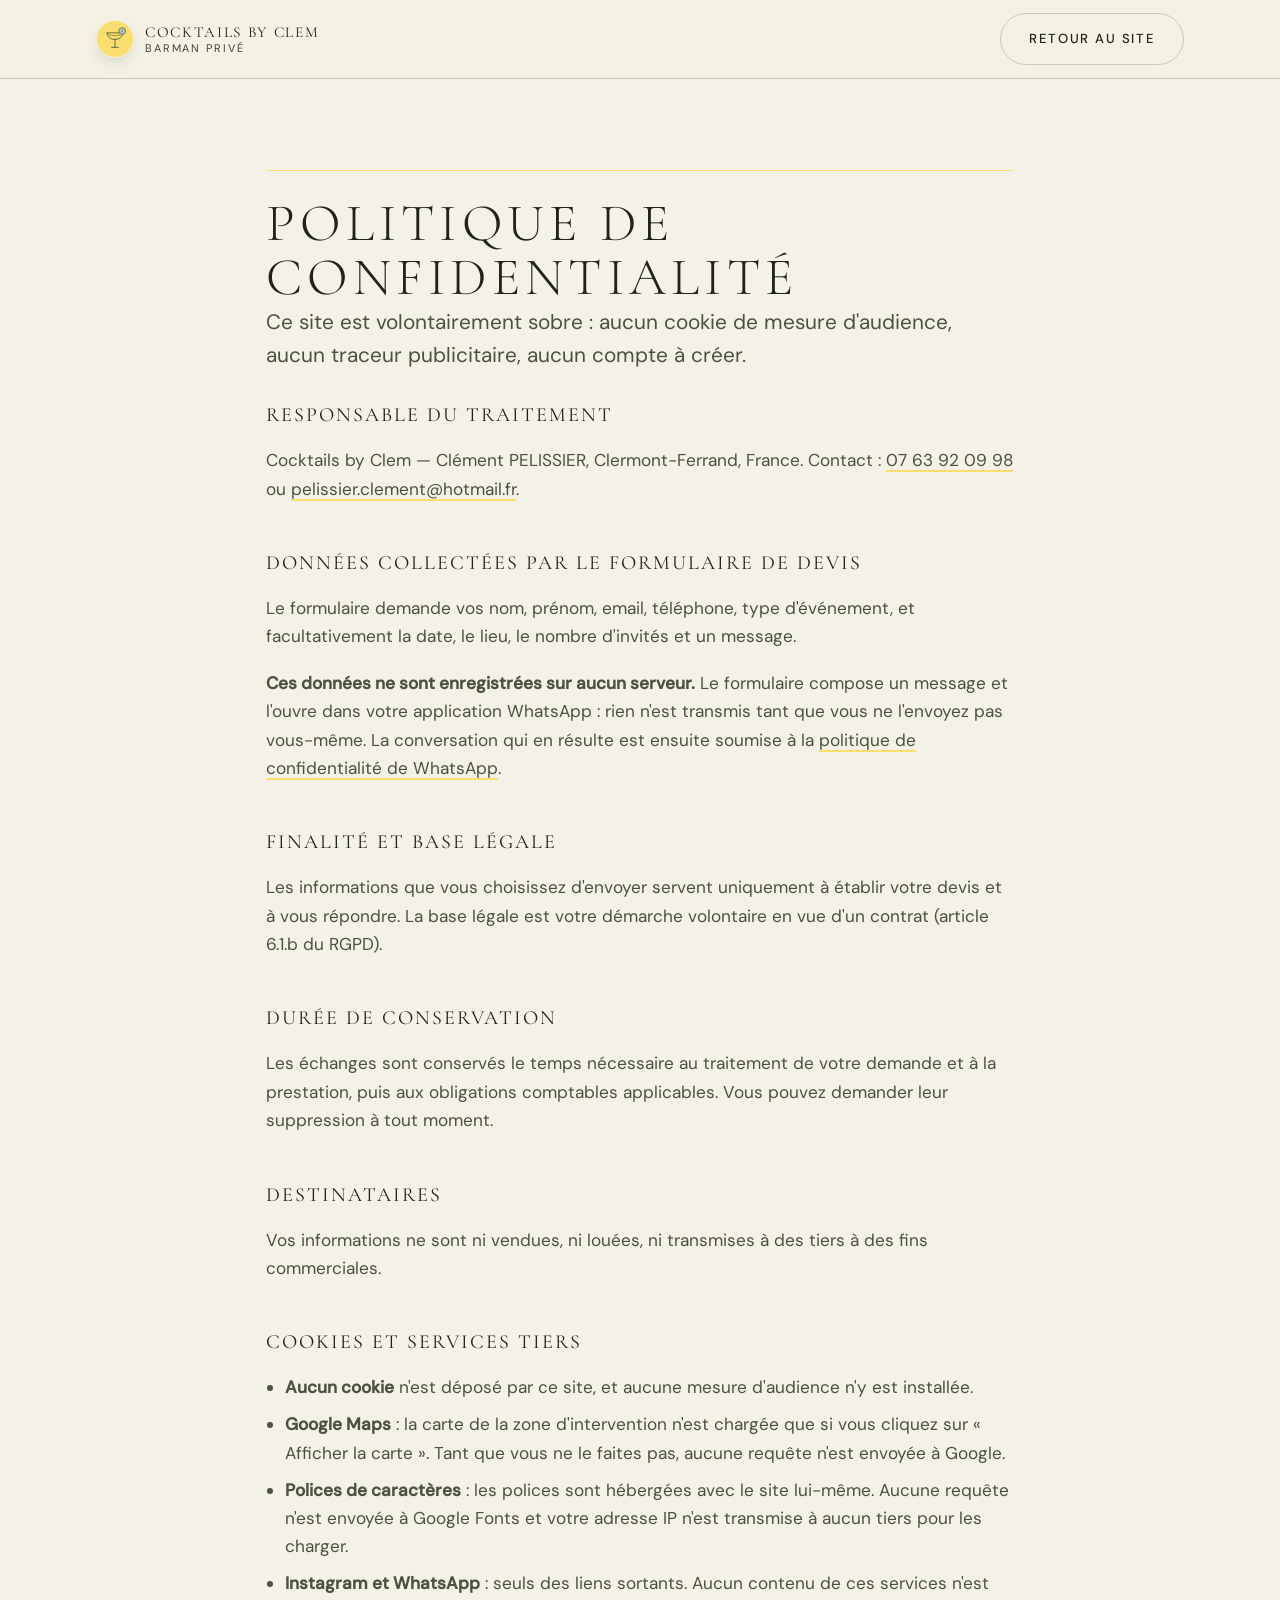
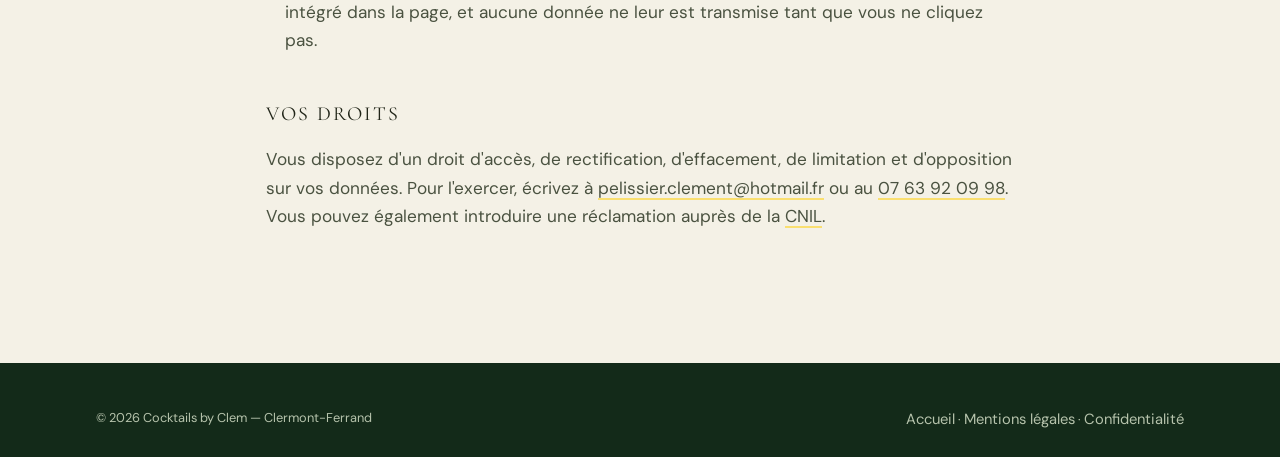
==== commit f882b6d0: "Add files via upload" ====
--- a/confidentialite.html
+++ b/confidentialite.html
@@ -29,7 +29,15 @@
 <header class="hdr is-stuck">
   <div class="hdr__bar">
     <a class="brand" href="index.html" aria-label="Cocktails by Clem, accueil">
-      <span class="brand__mark"><svg class="ico" viewBox="0 0 24 24" fill="none" stroke="currentColor" stroke-width="1.5" stroke-linecap="round" stroke-linejoin="round" aria-hidden="true"><path d="M4 5h16l-8 9-8-9Z"/><path d="M12 14v6"/><path d="M8.5 20h7"/></svg></span>
+      <svg class="brand__mark" aria-hidden="true" xmlns="http://www.w3.org/2000/svg" viewBox="0 0 200 200"><g transform="translate(0 0) scale(1.0)">
+  <circle cx="100" cy="100" r="96" fill="#FADF70"/>
+  <g fill="none" stroke="#1B3B24" stroke-linecap="round" stroke-linejoin="round">
+    <path stroke-width="3.6" d="M58 68H142M58 68C60 92 80 102 100 102S140 92 142 68M100 102V140M82 144H118"/>
+    <path stroke-width="2.4" d="M67 78C82 84 118 84 133 78"/>
+  </g>
+  <circle cx="138" cy="58" r="18" fill="#F4F1E6" stroke="#1B3B24" stroke-width="3"/>
+  <g fill="none" stroke="#1B3B24" stroke-width="1.6"><circle cx="138" cy="58" r="13.5"/><line x1="138" y1="58" x2="151.50" y2="58.00"/><line x1="138" y1="58" x2="147.55" y2="67.55"/><line x1="138" y1="58" x2="138.00" y2="71.50"/><line x1="138" y1="58" x2="128.45" y2="67.55"/><line x1="138" y1="58" x2="124.50" y2="58.00"/><line x1="138" y1="58" x2="128.45" y2="48.45"/><line x1="138" y1="58" x2="138.00" y2="44.50"/><line x1="138" y1="58" x2="147.55" y2="48.45"/></g>
+</g></svg>
       <span class="brand__txt"><b>Cocktails by Clem</b><span>Barman priv&eacute;</span></span>
     </a>
     <a class="btn btn-ghost" href="index.html">Retour au site</a>
--- a/styles.css
+++ b/styles.css
@@ -298,6 +298,8 @@
 .brand__mark{width:38px;height:38px;flex:none;border-radius:50%;background:var(--sun);
   display:grid;place-content:center;color:var(--forest);box-shadow:var(--lift);}
 .brand__mark .ico{width:22px;height:22px;stroke-width:1.4;}
+svg.brand__mark{background:none;padding:0;display:block;}
+.ftr__logo{margin-bottom:.6em;}.ftr__logo-svg{display:block;width:min(380px,100%);height:auto;}
 .brand__txt{font-family:'Cormorant Garamond',Georgia,serif;text-transform:uppercase;
   font-size:.95rem;letter-spacing:.11em;line-height:1.1;font-weight:400;white-space:nowrap;}
 .brand__txt b{display:block;font-weight:400;}
